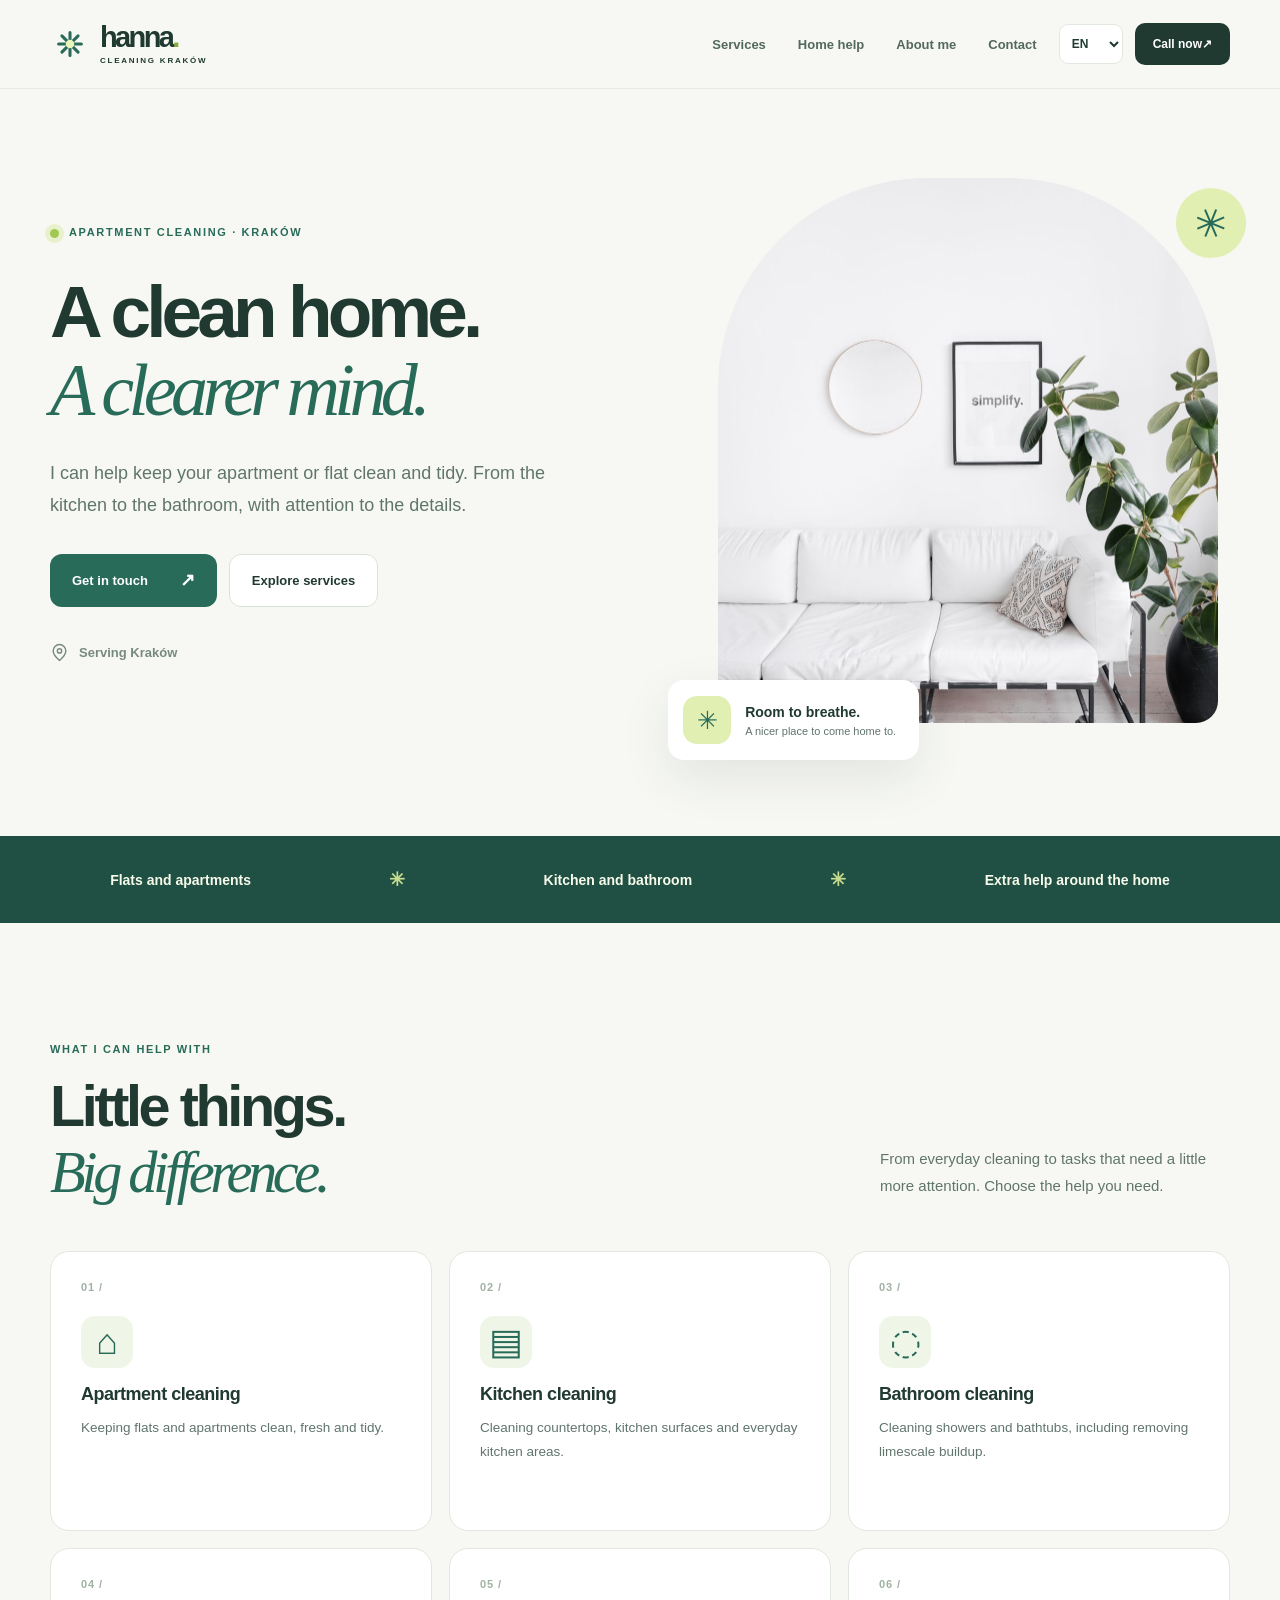
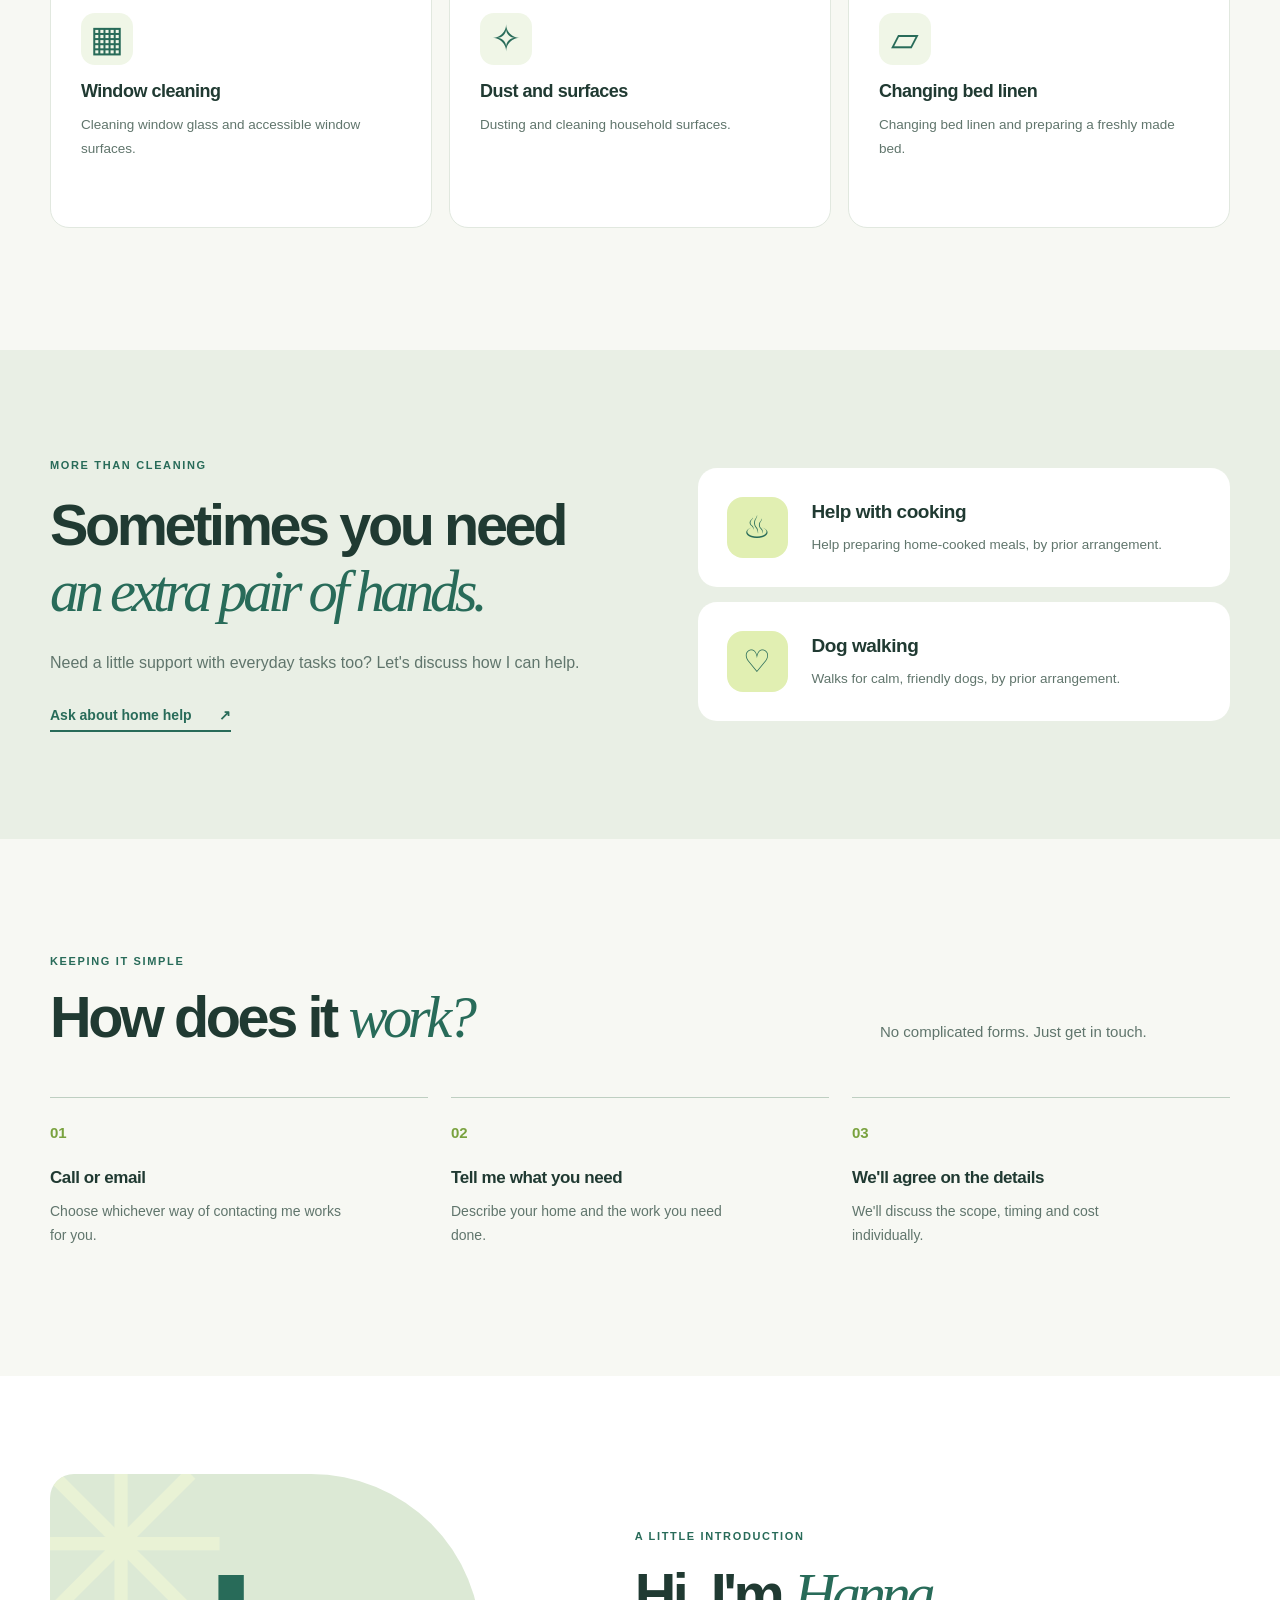
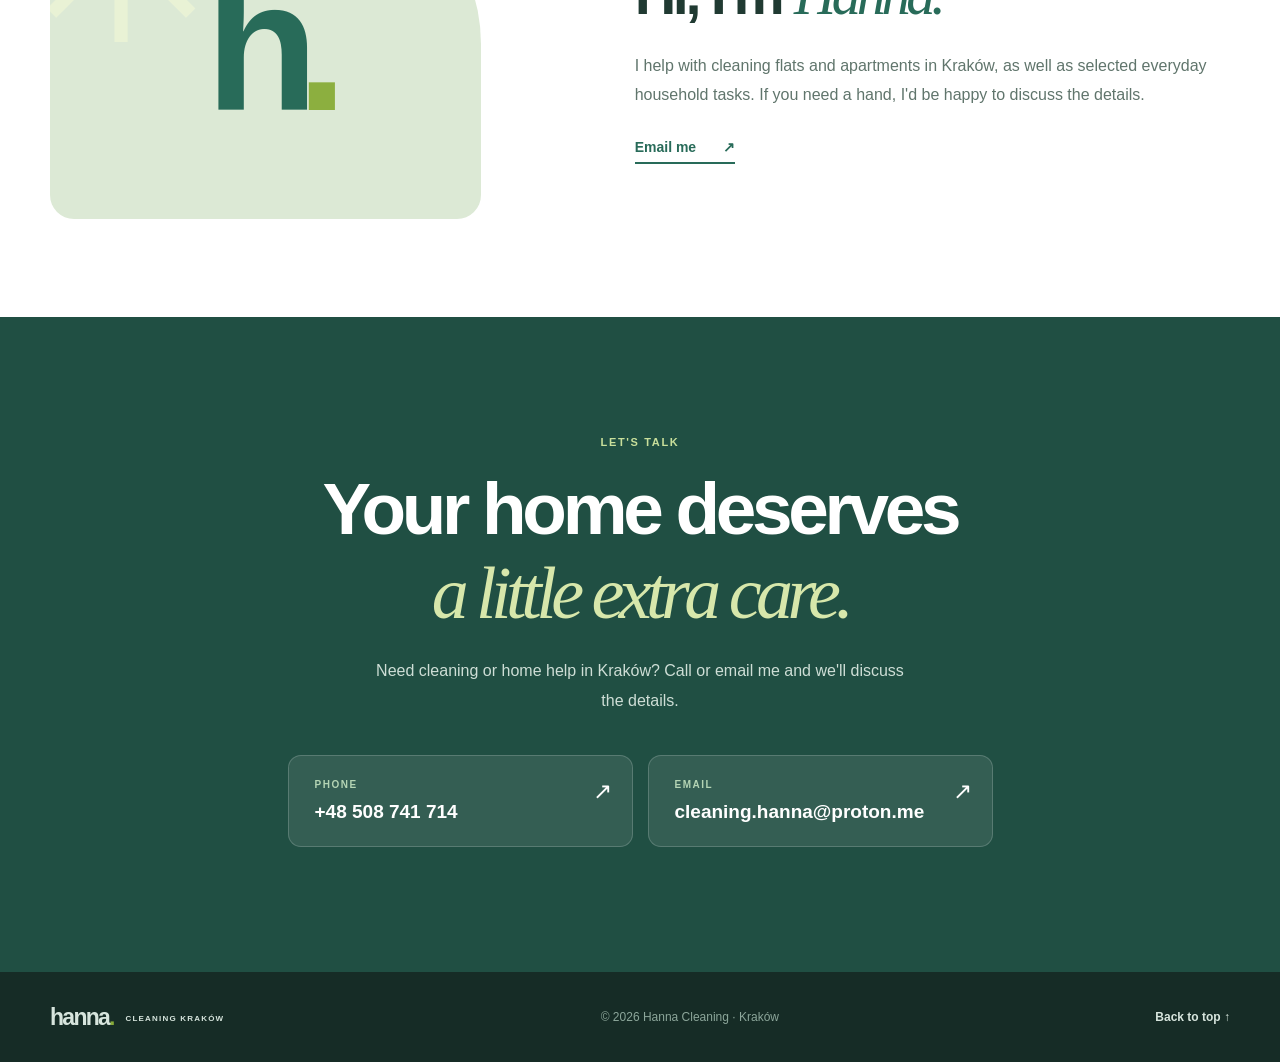
==== index.html @ d7c51c27 "Publish Hanna Cleaning landing page (PL, UA, RU, EN)" ====
<!doctype html>
<html lang="pl">
<head>
  <meta charset="utf-8">
  <meta name="viewport" content="width=device-width, initial-scale=1">
  <meta name="theme-color" content="#f7f8f3">
  <meta name="description" content="Hanna Cleaning: sprzątanie mieszkań i apartamentów w Krakowie. Kuchnia, łazienka, okna, zmiana pościeli i pomoc w domu.">
  <meta property="og:type" content="website">
  <meta property="og:title" content="Hanna Cleaning | Sprzątanie mieszkań w Krakowie">
  <meta property="og:description" content="Sprzątanie mieszkań, apartamentów i pomoc w domu w Krakowie. Skontaktuj się z Hanną.">
  <meta property="og:url" content="https://cleaning-hanna.github.io/">
  <meta property="og:locale" content="pl_PL">
  <link rel="canonical" href="https://cleaning-hanna.github.io/">
  <link rel="icon" href="./favicon.svg" type="image/svg+xml">
  <link rel="preload" href="./living-room.jpg" as="image" fetchpriority="high">
  <link rel="stylesheet" href="./styles.css">
  <script src="./app.js" defer></script>
  <title>Hanna Cleaning | Sprzątanie mieszkań w Krakowie</title>
</head>
<body>
  <a class="skip-link" href="#main" data-i18n="skip">Przejdź do treści</a>
  <header class="site-header" id="top">
    <div class="container header-inner">
      <a class="brand" href="#top" aria-label="Hanna Cleaning — strona główna">
        <span class="brand-icon" aria-hidden="true"><svg viewBox="0 0 40 40" fill="none"><path d="M20 8v24M8 20h24M11.5 11.5l17 17M28.5 11.5l-17 17" stroke="currentColor" stroke-width="3.2" stroke-linecap="round"/><circle cx="20" cy="20" r="4.5" fill="#eaf5bc"/></svg></span>
        <span class="brand-type"><strong>hanna<span class="brand-dot">.</span></strong><small>CLEANING KRAKÓW</small></span>
      </a>
      <nav class="site-nav" id="site-nav" aria-label="Main navigation">
        <a href="#services" data-i18n="navServices">Usługi</a>
        <a href="#extra" data-i18n="navExtra">Pomoc w domu</a>
        <a href="#about" data-i18n="navAbout">O mnie</a>
        <a href="#contact" data-i18n="navContact">Kontakt</a>
      </nav>
      <div class="header-actions">
        <label class="sr-only" for="language" data-i18n="languageLabel">Wybierz język</label>
        <select id="language" aria-label="Language / Język">
          <option value="pl">PL</option><option value="uk">UA</option><option value="ru">RU</option><option value="en">EN</option>
        </select>
        <a class="header-cta" href="tel:+48508741714" aria-label="Zadzwoń: +48 508 741 714"><span data-i18n="call">Zadzwoń</span><span aria-hidden="true"> ↗</span></a>
        <button class="menu-toggle" id="menu-toggle" type="button" aria-controls="site-nav" aria-expanded="false" aria-label="Otwórz menu">
          <span></span><span></span><span></span>
        </button>
      </div>
    </div>
  </header>

  <main id="main">
    <section class="hero container" aria-labelledby="hero-title">
      <div class="hero-copy">
        <div class="eyebrow"><span class="eyebrow-dot"></span><span data-i18n="heroEyebrow">SPRZĄTANIE MIESZKAŃ · KRAKÓW</span></div>
        <h1 id="hero-title"><span data-i18n="heroTitleOne">Czysty dom.</span><br><em data-i18n="heroTitleTwo">Spokojna głowa.</em></h1>
        <p class="hero-description" data-i18n="heroDescription">Pomogę Ci zadbać o czystość i porządek w mieszkaniu lub apartamencie. Od kuchni po łazienkę, z dbałością o szczegóły.</p>
        <div class="hero-buttons">
          <a class="btn btn-primary" href="#contact"><span data-i18n="heroCta">Skontaktuj się</span><span class="btn-arrow" aria-hidden="true">↗</span></a>
          <a class="btn btn-outline" href="#services" data-i18n="heroSecondary">Zobacz usługi</a>
        </div>
        <p class="location-line"><svg viewBox="0 0 24 24" width="19" height="19" fill="none" stroke="currentColor" stroke-width="1.8" aria-hidden="true"><path d="M20 10c0 5-8 12-8 12S4 15 4 10a8 8 0 1 1 16 0Z"/><circle cx="12" cy="10" r="2.7"/></svg><span data-i18n="heroLocation">Działam na terenie Krakowa</span></p>
      </div>
      <div class="hero-visual">
        <div class="image-frame">
          <img src="./living-room.jpg" width="850" height="1030" alt="Jasny, uporządkowany salon z rośliną" data-i18n-alt="heroImageAlt" fetchpriority="high">
        </div>
        <div class="photo-chip"><span class="photo-chip-mark" aria-hidden="true">✳</span><div><strong data-i18n="photoChipTitle">Miejsce na oddech.</strong><small data-i18n="photoChipText">Przyjemniej wracać do domu.</small></div></div>
        <div class="circle-accent" aria-hidden="true">✳</div>
      </div>
    </section>

    <div class="features-band" aria-label="Services summary"><div class="container features-inner">
      <span data-i18n="featureOne">Mieszkania i apartamenty</span><span class="feature-star" aria-hidden="true">✳</span>
      <span data-i18n="featureTwo">Kuchnia i łazienka</span><span class="feature-star" aria-hidden="true">✳</span>
      <span data-i18n="featureThree">Dodatkowa pomoc w domu</span>
    </div></div>

    <section class="section container" id="services" aria-labelledby="services-title">
      <div class="section-heading">
        <div><div class="section-kicker" data-i18n="servicesEyebrow">CZYM SIĘ ZAJMUJĘ</div><h2 id="services-title"><span data-i18n="servicesTitleOne">Małe rzeczy.</span><br><em data-i18n="servicesTitleTwo">Duża różnica.</em></h2></div>
        <p data-i18n="servicesIntro">Od codziennych porządków po zadania wymagające więcej uwagi. Wybierz pomoc, której potrzebujesz.</p>
      </div>
      <div class="services-grid">
        <article class="service-card"><span class="card-number">01 /</span><div class="service-pictogram" aria-hidden="true">⌂</div><h3 data-i18n="service1Title">Sprzątanie mieszkań</h3><p data-i18n="service1Desc">Utrzymanie czystości i porządku w mieszkaniach oraz apartamentach.</p></article>
        <article class="service-card"><span class="card-number">02 /</span><div class="service-pictogram" aria-hidden="true">▤</div><h3 data-i18n="service2Title">Kuchnia</h3><p data-i18n="service2Desc">Czyszczenie blatów, powierzchni kuchennych i codzienne porządki.</p></article>
        <article class="service-card"><span class="card-number">03 /</span><div class="service-pictogram" aria-hidden="true">◌</div><h3 data-i18n="service3Title">Łazienka</h3><p data-i18n="service3Desc">Mycie pryszniców i wanien, w tym usuwanie osadu z kamienia.</p></article>
        <article class="service-card"><span class="card-number">04 /</span><div class="service-pictogram" aria-hidden="true">▦</div><h3 data-i18n="service4Title">Mycie okien</h3><p data-i18n="service4Desc">Mycie szyb i dostępnych powierzchni okiennych.</p></article>
        <article class="service-card"><span class="card-number">05 /</span><div class="service-pictogram" aria-hidden="true">✧</div><h3 data-i18n="service5Title">Kurz i powierzchnie</h3><p data-i18n="service5Desc">Ścieranie kurzu i czyszczenie powierzchni w domu.</p></article>
        <article class="service-card"><span class="card-number">06 /</span><div class="service-pictogram" aria-hidden="true">▱</div><h3 data-i18n="service6Title">Zmiana pościeli</h3><p data-i18n="service6Desc">Wymiana pościeli i przygotowanie świeżego łóżka.</p></article>
      </div>
    </section>

    <section class="extra-section" id="extra" aria-labelledby="extra-title">
      <div class="container extra-layout">
        <div class="extra-intro"><div class="section-kicker" data-i18n="extraEyebrow">COŚ WIĘCEJ NIŻ SPRZĄTANIE</div><h2 id="extra-title"><span data-i18n="extraTitleOne">Czasem przyda się</span><br><em data-i18n="extraTitleTwo">dodatkowa para rąk.</em></h2><p data-i18n="extraIntro">Potrzebujesz wsparcia także w codziennych sprawach? Porozmawiajmy o tym, w czym mogę pomóc.</p><a href="#contact" class="text-link"><span data-i18n="extraCta">Zapytaj o pomoc</span><span aria-hidden="true">↗</span></a></div>
        <div class="extra-cards">
          <article class="extra-card"><span class="extra-icon" aria-hidden="true">♨</span><div><h3 data-i18n="extra1Title">Pomoc w gotowaniu</h3><p data-i18n="extra1Desc">Pomoc w przygotowaniu domowych posiłków, po wcześniejszym uzgodnieniu.</p></div></article>
          <article class="extra-card"><span class="extra-icon" aria-hidden="true">♡</span><div><h3 data-i18n="extra2Title">Spacer z psem</h3><p data-i18n="extra2Desc">Wyprowadzenie spokojnego, łagodnego psa, po wcześniejszym uzgodnieniu.</p></div></article>
        </div>
      </div>
    </section>

    <section class="section section-process container" id="how" aria-labelledby="process-title">
      <div class="section-heading"><div><div class="section-kicker" data-i18n="processEyebrow">PROSTY KONTAKT</div><h2 id="process-title"><span data-i18n="processTitleOne">Jak się</span> <em data-i18n="processTitleTwo">umówić?</em></h2></div><p data-i18n="processIntro">Bez skomplikowanych formularzy. Po prostu skontaktuj się ze mną.</p></div>
      <div class="steps">
        <div class="step"><span class="step-number">01</span><h3 data-i18n="step1Title">Zadzwoń lub napisz</h3><p data-i18n="step1Desc">Wybierz telefon albo e-mail, jak Ci wygodniej.</p></div>
        <div class="step"><span class="step-number">02</span><h3 data-i18n="step2Title">Opowiedz, czego potrzebujesz</h3><p data-i18n="step2Desc">Napisz, jaki to lokal i jakie prace są do zrobienia.</p></div>
        <div class="step"><span class="step-number">03</span><h3 data-i18n="step3Title">Ustalimy szczegóły</h3><p data-i18n="step3Desc">Omówimy zakres, termin i koszt usługi indywidualnie.</p></div>
      </div>
    </section>

    <section class="about-section" id="about" aria-labelledby="about-title"><div class="container about-layout">
      <div class="about-symbol" aria-hidden="true"><span>h<span>.</span></span><div class="about-decor">✳</div></div>
      <div class="about-content"><div class="section-kicker" data-i18n="aboutEyebrow">POZNAJMY SIĘ</div><h2 id="about-title"><span data-i18n="aboutTitleOne">Cześć, jestem</span> <em>Hanna.</em></h2><p data-i18n="aboutText">Pomagam w sprzątaniu mieszkań i apartamentów w Krakowie, a także w wybranych codziennych obowiązkach domowych. Jeśli potrzebujesz wsparcia, chętnie porozmawiam o szczegółach.</p><a class="text-link" href="mailto:cleaning.hanna@proton.me"><span data-i18n="aboutCta">Napisz do mnie</span><span aria-hidden="true">↗</span></a></div>
    </div></section>

    <section class="contact-section" id="contact" aria-labelledby="contact-title"><div class="container contact-content">
      <div class="section-kicker" data-i18n="contactEyebrow">POROZMAWIAJMY</div>
      <h2 id="contact-title"><span data-i18n="contactTitleOne">Twój dom zasługuje</span><br><em data-i18n="contactTitleTwo">na odrobinę troski.</em></h2>
      <p data-i18n="contactIntro">Potrzebujesz sprzątania lub pomocy w domu w Krakowie? Zadzwoń albo napisz, a ustalimy szczegóły.</p>
      <div class="contact-methods">
        <a class="contact-method" href="tel:+48508741714"><span class="contact-method-label" data-i18n="contactPhone">TELEFON</span><strong>+48 508 741 714</strong><span class="contact-method-arrow" aria-hidden="true">↗</span></a>
        <a class="contact-method" href="mailto:cleaning.hanna@proton.me"><span class="contact-method-label" data-i18n="contactEmail">E-MAIL</span><strong>cleaning.hanna@proton.me</strong><span class="contact-method-arrow" aria-hidden="true">↗</span></a>
      </div>
    </div></section>
  </main>
  <footer class="site-footer"><div class="container footer-inner">
    <a class="footer-brand" href="#top">hanna<span>.</span> <small>CLEANING KRAKÓW</small></a>
    <p>© <span id="year">2026</span> Hanna Cleaning · Kraków</p>
    <a href="#top" class="footer-top"><span data-i18n="footerTop">Do góry</span> ↑</a>
  </div></footer>
  <button type="button" class="back-to-top" id="back-to-top" aria-label="Powrót na górę" title="Powrót na górę"><span aria-hidden="true">↑</span></button>
</body>
</html>
---- styles.css ----
:root {
  --ink: #203a32; --muted: #60756c; --paper: #f7f8f3; --white: #fff;
  --green: #286b59; --green-dark: #204f43; --lime: #e1efb2;
  --line: #e1e8df; --soft: #edf2e7; --font: -apple-system, BlinkMacSystemFont, "Segoe UI", Arial, sans-serif;
}
* { box-sizing: border-box; }
html { scroll-behavior: smooth; scroll-padding-top: 90px; }
body { margin: 0; background: var(--paper); font-family: var(--font); color: var(--ink); -webkit-font-smoothing: antialiased; }
body.menu-open { overflow: hidden; }
a { color: inherit; text-decoration: none; }
button,select { font: inherit; }
button { cursor: pointer; }
img,svg { display: block; max-width: 100%; }
.container { width: min(1180px, calc(100% - 64px)); margin-inline: auto; }
.sr-only { position: absolute; width: 1px; height: 1px; overflow: hidden; clip: rect(0,0,0,0); white-space: nowrap; }
.skip-link { position: fixed; z-index: 1000; top: -60px; left: 10px; padding: 12px 18px; color: white; background: var(--ink); border-radius: 9px; }
.skip-link:focus { top: 10px; }
:focus-visible { outline: 3px solid #b1ca4b; outline-offset: 3px; }
.site-header { position: sticky; top: 0; z-index: 50; border-bottom: 1px solid rgba(32,58,50,.075); background: rgba(247,248,243,.95); backdrop-filter: blur(14px); }
.header-inner { height: 88px; display: flex; align-items: center; justify-content: space-between; gap: 22px; }
.brand { display: inline-flex; align-items: center; gap: 10px; flex-shrink: 0; }
.brand-icon { width: 40px; height: 40px; display: grid; place-items: center; color: var(--green); }
.brand-icon svg { width: 38px; height: 38px; }
.brand-type { display: flex; flex-direction: column; line-height: 1; }
.brand-type strong { font-size: 29px; letter-spacing: -.09em; font-weight: 800; }
.brand-dot,.footer-brand span { color: #87ab39; }
.brand-type small { margin-top: 5px; font-size: 8px; letter-spacing: .22em; font-weight: 760; }
.site-nav { display: flex; align-items: center; gap: clamp(14px, 2.5vw, 35px); margin-left: auto; }
.site-nav a { font-size: 13px; color: #53695e; font-weight: 650; transition: color .2s; white-space: nowrap; }
.site-nav a:hover,.site-nav a:focus-visible { color: var(--green); }
.header-actions { display: flex; align-items: center; gap: 12px; }
#language { width: 64px; min-height: 40px; padding: 0 8px; border: 1px solid var(--line); border-radius: 9px; background: #fff; color: var(--ink); font-size: 12px; font-weight: 760; }
.header-cta { white-space: nowrap; display: inline-flex; align-items: center; justify-content: center; height: 42px; border-radius: 10px; padding: 0 18px; background: var(--ink); color: #fff; font-size: 12px; font-weight: 750; transition: transform .2s, background .2s; }
.header-cta:hover { transform: translateY(-2px); background: var(--green); }
.menu-toggle { display: none; }
.hero { display: grid; grid-template-columns: 1.05fr .95fr; align-items: center; gap: clamp(45px, 8vw, 110px); min-height: 720px; padding-block: 75px 106px; }
.hero-copy { padding-bottom: 8px; }
.eyebrow,.section-kicker { display: flex; align-items: center; gap: 10px; color: var(--green); font-size: 11px; letter-spacing: .15em; font-weight: 850; line-height: 1.6; text-transform: uppercase; }
.eyebrow-dot { width: 9px; height: 9px; background: #a3c753; border-radius: 50%; box-shadow: 0 0 0 5px #e8f1cd; }
h1,h2,h3,p { margin-top: 0; }
h1 { margin: 31px 0 26px; font-size: clamp(55px,5.7vw,81px); line-height: 1.075; letter-spacing: -.067em; font-weight: 760; }
h1 em,h2 em { font-family: Georgia,"Times New Roman",serif; font-size: 1.015em; font-weight: 400; letter-spacing: -.075em; color: var(--green); }
.hero-description { max-width: 510px; margin-bottom: 32px; color: var(--muted); font-size: clamp(16px,1.55vw,18px); line-height: 1.8; }
.hero-buttons { display: flex; gap: 12px; flex-wrap: wrap; }
.btn { min-height: 53px; padding: 0 22px; display: inline-flex; justify-content: center; align-items: center; gap: 32px; font-size: 13px; font-weight: 800; border-radius: 12px; transition: transform .2s, background .2s; }
.btn:hover { transform: translateY(-2px); }
.btn-primary { color: #fff; background: var(--green); }
.btn-primary:hover { background: var(--green-dark); }
.btn-arrow { font-size: 18px; }
.btn-outline { color: var(--ink); background: #fff; border: 1px solid #d9e4d8; }
.btn-outline:hover { background: #eef5e8; }
.location-line { display: flex; align-items: center; gap: 10px; margin: 36px 0 0; color: #788981; font-size: 13px; font-weight: 600; }
.hero-visual { position: relative; padding: 14px 12px 7px 0; }
.image-frame { height: clamp(470px,45vw,545px); width: 100%; background: #e2e7db; border-radius: 210px 210px 22px 22px; overflow: hidden; }
.image-frame img { height: 100%; width: 100%; object-fit: cover; object-position: center 50%; }
.photo-chip { position: absolute; bottom: -30px; left: -50px; display: flex; align-items: center; gap: 14px; padding: 16px 23px 16px 15px; border-radius: 16px; background: white; box-shadow: 0 18px 50px #203a3218; }
.photo-chip-mark { background: var(--lime); color: var(--green); width: 48px; height: 48px; display: grid; place-items: center; border-radius: 14px; font-size: 25px; }
.photo-chip strong,.photo-chip small { display: block; }
.photo-chip strong { font-size: 14px; }
.photo-chip small { font-size: 11px; margin-top: 5px; color: var(--muted); }
.circle-accent { display: grid; place-items: center; position: absolute; width: 90px; height: 90px; top: 14px; right: -26px; color: var(--green); font-size: 40px; background: var(--lime); border: 10px solid var(--paper); border-radius: 50%; transform: rotate(-23deg); }
.features-band { background: var(--green-dark); color: #f7fbeb; }
.features-inner { min-height: 87px; display: flex; align-items: center; justify-content: space-around; gap: 18px; font-weight: 650; font-size: 14px; text-align: center; }
.feature-star { color: #c7dc8e; font-size: 19px; }
.section { padding-block: 118px 122px; }
.section-heading { display: flex; align-items: end; justify-content: space-between; gap: 32px; margin-bottom: 45px; }
.section-heading h2,.extra-intro h2,.about-content h2,.contact-content h2 { font-size: clamp(39px,4.5vw,59px); line-height: 1.15; letter-spacing: -.059em; font-weight: 760; margin: 14px 0 0; }
.section-heading > p { margin: 0 0 7px; width: min(100%, 350px); color: var(--muted); font-size: 15px; line-height: 1.8; }
.services-grid { display: grid; grid-template-columns: repeat(3,minmax(0,1fr)); gap: 17px; }
.service-card { min-height: 280px; padding: 29px 30px 30px; display: flex; flex-direction: column; background: #fff; border: 1px solid var(--line); border-radius: 19px; transition: transform .25s, box-shadow .25s, border-color .25s; }
.service-card:hover { transform: translateY(-4px); border-color: #cddcca; box-shadow: 0 14px 42px #173d2d0d; }
.card-number { font-size: 11px; color: #a0b2a5; letter-spacing: .08em; font-weight: 850; }
.service-pictogram { display: grid; place-items: center; align-self: flex-start; width: 52px; height: 52px; margin: 23px 0 16px; border-radius: 14px; background: #f0f6e7; color: var(--green); font-size: 36px; font-family: Georgia,serif; line-height: 1; }
.service-card h3 { font-size: 18px; font-weight: 770; letter-spacing: -.027em; margin: 0 0 11px; }
.service-card p { font-size: 13.5px; line-height: 1.75; color: var(--muted); margin: 0; }
.extra-section { padding-block: 107px; background: #e9efe5; }
.extra-layout { display: grid; grid-template-columns: 1fr 1fr; gap: clamp(50px,9vw,125px); align-items: center; }
.extra-intro h2 { margin: 17px 0 23px; }
.extra-intro > p,.about-content > p { font-size: 16px; line-height: 1.85; color: var(--muted); margin-bottom: 28px; }
.text-link { display: inline-flex; align-items: center; gap: 27px; border-bottom: 2px solid var(--green); padding-bottom: 7px; font-size: 14px; font-weight: 800; color: var(--green); }
.text-link:hover { gap: 34px; transition: gap .2s; }
.extra-cards { display: grid; gap: 15px; }
.extra-card { display: flex; gap: 24px; align-items: flex-start; padding: 29px; border-radius: 19px; background: white; }
.extra-icon { flex: 0 0 61px; height: 61px; border-radius: 16px; background: var(--lime); display: grid; place-items: center; font-size: 31px; color: var(--green); }
.extra-card h3 { font-size: 19px; letter-spacing: -.025em; margin: 4px 0 10px; }
.extra-card p { color: var(--muted); font-size: 13.5px; line-height: 1.75; margin: 0; }
.section-process { padding-block: 114px; }
.steps { display: grid; grid-template-columns: repeat(3,minmax(0,1fr)); gap: 23px; }
.step { border-top: 1px solid #becfc1; padding: 26px 16px 0 0; }
.step-number { font-size: 15px; color: #79a23e; font-weight: 850; }
.step h3 { font-size: 17px; margin: 26px 0 11px; letter-spacing: -.025em; }
.step p { color: var(--muted); font-size: 14px; line-height: 1.75; max-width: 300px; }
.about-section { background: #fff; padding-block: 98px; }
.about-layout { display: grid; grid-template-columns: .84fr 1.16fr; gap: clamp(75px,12vw,165px); align-items: center; }
.about-symbol { height: 345px; position: relative; display: grid; place-items: center; background: #dce9d5; border-radius: 24px 170px 24px 24px; overflow: hidden; }
.about-symbol > span { position: relative; z-index: 2; font-size: 185px; font-weight: 780; letter-spacing: -.12em; line-height: .8; color: var(--green); }
.about-symbol > span span { color: #8caf3f; }
.about-decor { position: absolute; top: -60px; left: -42px; font-size: 270px; font-weight: 300; line-height: 1; color: #e9f2d5; }
.about-content h2 { margin: 15px 0 23px; }
.contact-section { padding-block: 117px 125px; background: var(--green-dark); color: white; }
.contact-content { text-align: center; }
.contact-section .section-kicker { justify-content: center; color: #c9df9b; }
.contact-content h2 { margin: 16px auto 20px; max-width: 920px; font-size: clamp(39px,5.7vw,73px); }
.contact-content h2 em { color: #d7e7ab; }
.contact-content > p { max-width: 550px; margin: 0 auto 40px; color: #ceded6; line-height: 1.85; font-size: 16px; }
.contact-methods { display: flex; gap: 15px; justify-content: center; flex-wrap: wrap; }
.contact-method { position: relative; flex: 0 1 345px; min-width: 280px; display: flex; flex-direction: column; gap: 11px; text-align: left; background: rgba(255,255,255,.09); border: 1px solid rgba(255,255,255,.18); padding: 23px 26px; border-radius: 13px; transition: background .2s; }
.contact-method:hover { background: rgba(255,255,255,.16); }
.contact-method-label { color: #b4d4b4; font-size: 10px; font-weight: 800; letter-spacing: .15em; }
.contact-method strong { font-size: clamp(16px,1.7vw,19px); overflow-wrap: anywhere; }
.contact-method-arrow { position: absolute; right: 20px; top: 22px; font-size: 23px; }
.site-footer { background: #162c26; color: #d7e5dd; }
.footer-inner { min-height: 90px; display: flex; align-items: center; justify-content: space-between; gap: 20px; }
.footer-brand { font-size: 23px; font-weight: 800; letter-spacing: -.075em; }
.footer-brand small { margin-left: 7px; font-size: 8px; letter-spacing: .15em; vertical-align: middle; }
.footer-inner p { font-size: 12px; margin: 0; color: #8ca69a; }
.footer-top { font-size: 12px; font-weight: 700; }
.back-to-top { visibility: hidden; opacity: 0; transform: translateY(10px); position: fixed; z-index: 70; right: 26px; bottom: 25px; border: 0; border-radius: 50%; width: 52px; height: 52px; display: grid; place-items: center; background: #a8cc65; color: var(--ink); font-size: 25px; box-shadow: 0 8px 30px #173d2d3b; transition: opacity .25s,transform .25s,visibility .25s; }
.back-to-top.visible { opacity: 1; visibility: visible; transform: translateY(0); }
.back-to-top:hover { transform: translateY(-4px); }
@media (max-width: 1060px) {
  .header-inner { gap: 12px; }
  .site-nav { gap: 16px; }
  .hero { gap: 45px; }
  .photo-chip { left: -22px; }
  .section-heading h2,.extra-intro h2,.about-content h2 { font-size: 48px; }
}
@media (max-width: 820px) {
  .container { width: min(100% - 40px, 720px); }
  .header-inner { height: 75px; }
  .menu-toggle { display: flex; flex-direction: column; justify-content: center; gap: 5px; width: 42px; height: 42px; border: 1px solid var(--line); border-radius: 9px; background: white; }
  .menu-toggle span { width: 18px; height: 2px; background: var(--ink); margin-inline: auto; border-radius: 3px; transition: transform .2s,opacity .2s; }
  .menu-toggle[aria-expanded="true"] span:first-child { transform: translateY(7px) rotate(45deg); }
  .menu-toggle[aria-expanded="true"] span:nth-child(2) { opacity: 0; }
  .menu-toggle[aria-expanded="true"] span:last-child { transform: translateY(-7px) rotate(-45deg); }
  .site-nav { display: none; position: absolute; left: 0; right: 0; top: 75px; margin: 0; background: var(--paper); box-shadow: 0 25px 35px #1e362d20; border-bottom: 1px solid var(--line); padding: 18px 24px 30px; flex-direction: column; align-items: stretch; gap: 0; }
  .site-nav.open { display: flex; }
  .site-nav a { font-size: 17px; padding: 15px; border-bottom: 1px solid var(--line); }
  .hero { min-height: 0; padding-block: 80px 100px; grid-template-columns: 1fr 1fr; gap: 28px; }
  h1 { font-size: clamp(46px,6vw,61px); }
  .hero-description { font-size: 15px; }
  .image-frame { height: 440px; }
  .photo-chip { left: -8px; }
  .circle-accent { width: 70px; height: 70px; font-size: 30px; right: -13px; }
  .features-inner { font-size: 12px; gap: 10px; }
  .services-grid { grid-template-columns: repeat(2,minmax(0,1fr)); }
  .extra-layout { gap: 36px; }
  .about-layout { gap: 48px; }
  .about-symbol { height: 295px; }
}
@media (max-width: 650px) {
  html { scroll-padding-top: 75px; }
  .container { width: calc(100% - 36px); }
  .header-cta { display: none; }
  .brand-icon { width: 32px; height: 32px; }
  .brand-icon svg { width: 32px; height: 32px; }
  .brand-type strong { font-size: 25px; }
  .brand-type small { font-size: 7px; }
  #language { width: 60px; }
  .hero { display: flex; flex-direction: column; align-items: stretch; gap: 40px; padding-top: 62px; padding-bottom: 83px; }
  .eyebrow { font-size: 10px; }
  h1 { margin: 24px 0 20px; font-size: clamp(48px,10vw,72px); }
  .hero-description { line-height: 1.7; }
  .hero-buttons { gap: 9px; }
  .btn { padding: 0 17px; gap: 12px; font-size: 12px; }
  .location-line { margin-top: 26px; }
  .hero-visual { width: min(95%,450px); align-self: center; padding-right: 0; }
  .image-frame { height: clamp(380px,98vw,480px); }
  .photo-chip { left: -9px; bottom: -25px; padding: 12px 15px; }
  .photo-chip-mark { width: 42px; height: 42px; }
  .circle-accent { right: -13px; top: 0; }
  .features-inner { padding-block: 25px; display: flex; flex-wrap: wrap; gap: 9px 13px; justify-content: center; font-size: 12px; }
  .feature-star { font-size: 13px; }
  .section { padding-block: 76px; }
  .section-heading { display: block; margin-bottom: 29px; }
  .section-heading h2,.extra-intro h2,.about-content h2 { font-size: clamp(38px,8vw,49px); }
  .section-heading > p { margin-top: 18px; font-size: 14px; }
  .services-grid { grid-template-columns: 1fr; gap: 12px; }
  .service-card { min-height: 0; padding: 22px; }
  .service-pictogram { margin: 15px 0 10px; width: 45px; height: 45px; font-size: 29px; }
  .service-card h3 { font-size: 18px; }
  .extra-section { padding-block: 76px; }
  .extra-layout { grid-template-columns: 1fr; gap: 30px; }
  .extra-intro h2 { margin: 13px 0 17px; }
  .extra-intro > p { font-size: 14px; }
  .extra-card { gap: 15px; padding: 22px 17px; }
  .extra-icon { flex-basis: 50px; height: 50px; font-size: 27px; }
  .extra-card h3 { font-size: 17px; }
  .steps { grid-template-columns: 1fr; gap: 20px; }
  .step { padding-top: 18px; }
  .step h3 { margin: 15px 0 7px; }
  .step p { margin: 0; }
  .about-section { padding-block: 74px; }
  .about-layout { grid-template-columns: 1fr; gap: 30px; }
  .about-symbol { height: 235px; max-width: 440px; width: 100%; }
  .about-symbol > span { font-size: 150px; }
  .about-content > p { font-size: 14px; }
  .contact-section { padding-block: 77px 83px; }
  .contact-content h2 { font-size: clamp(37px,8vw,51px); }
  .contact-content > p { font-size: 14px; margin-bottom: 29px; }
  .contact-method { flex: 1 1 100%; min-width: 0; }
  .footer-inner { flex-direction: column; padding: 26px 0; gap: 14px; text-align: center; }
  .back-to-top { width: 46px; height: 46px; right: 16px; bottom: 16px; }
}
@media (max-width: 350px) {
  .container { width: calc(100% - 28px); }
  h1 { font-size: 44px; }
  .hero-buttons .btn { flex: 1 1 100%; }
  .photo-chip { max-width: calc(100% + 10px); }
  .photo-chip small { font-size: 10px; }
  .feature-star { display: none; }
}
@media (prefers-reduced-motion: reduce) {
  html { scroll-behavior: auto; }
  *,*::before,*::after { transition-duration: .01ms!important; animation-duration: .01ms!important; }
}
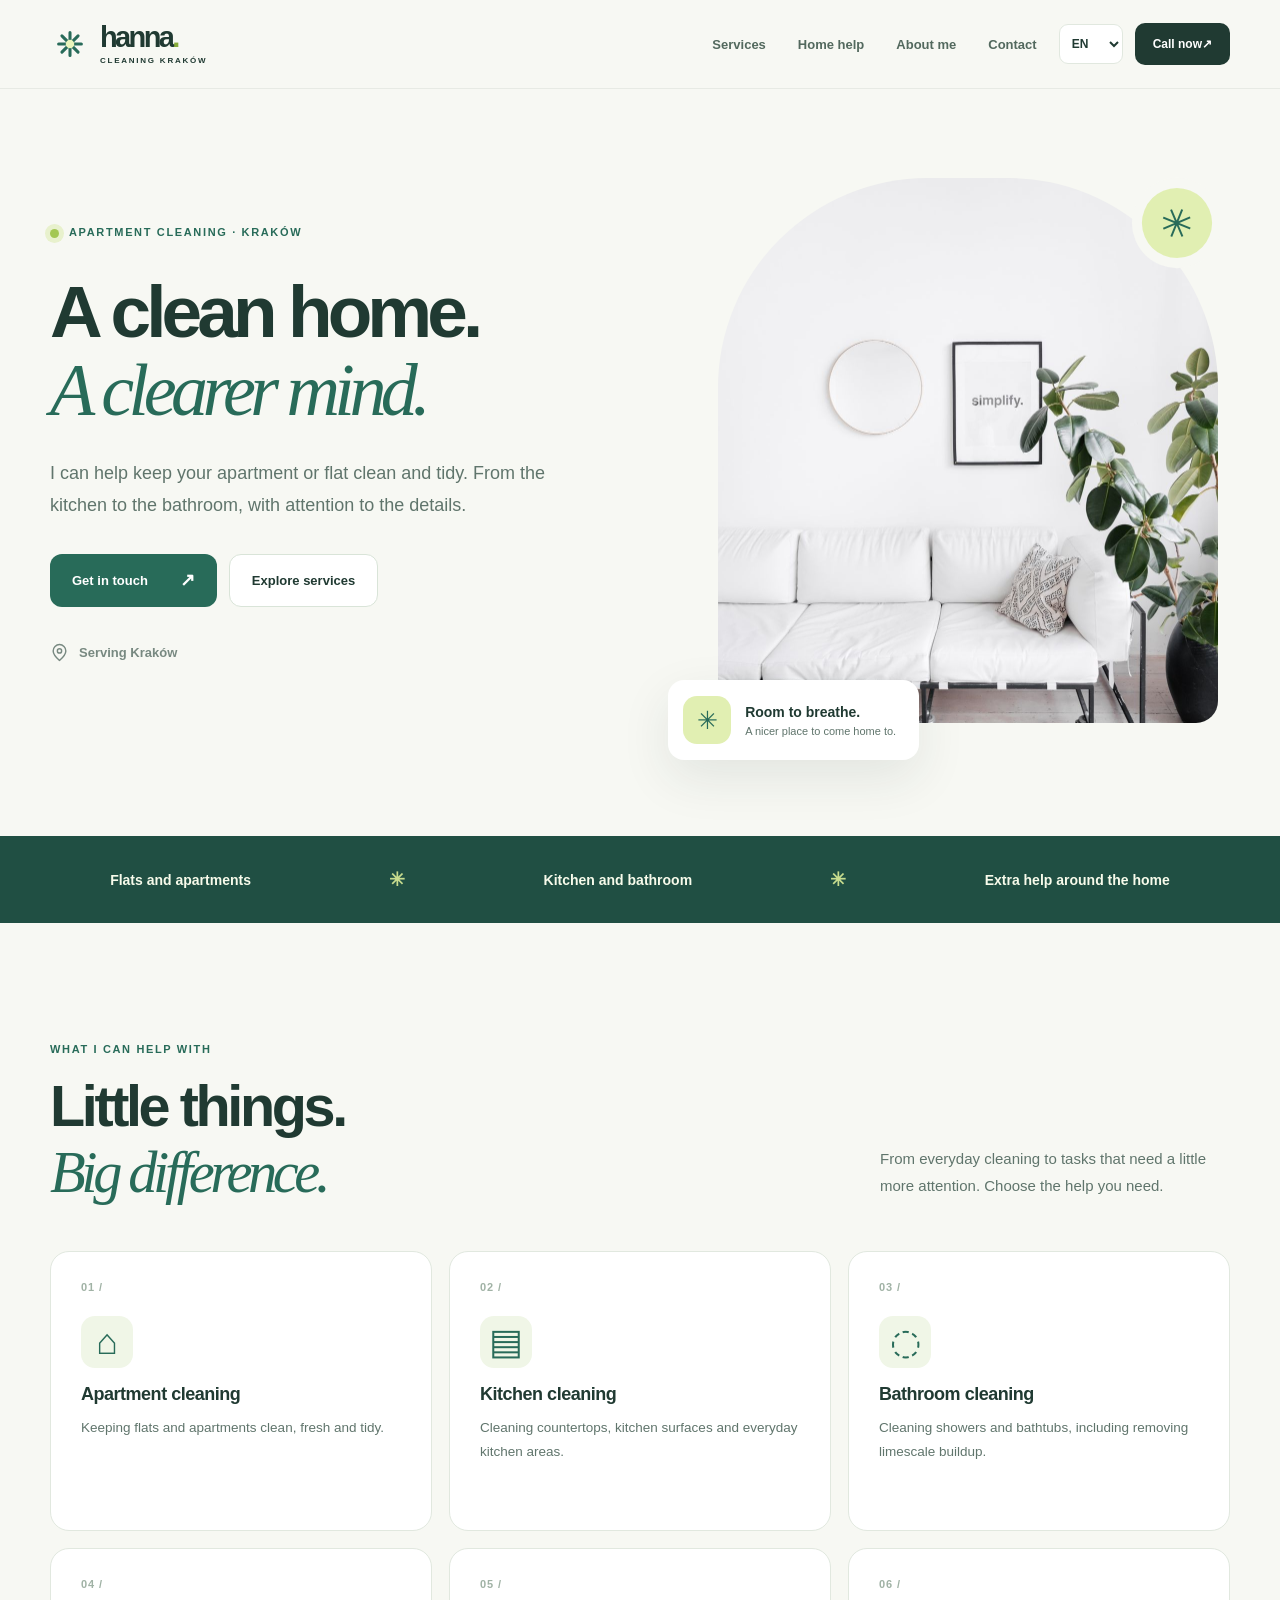
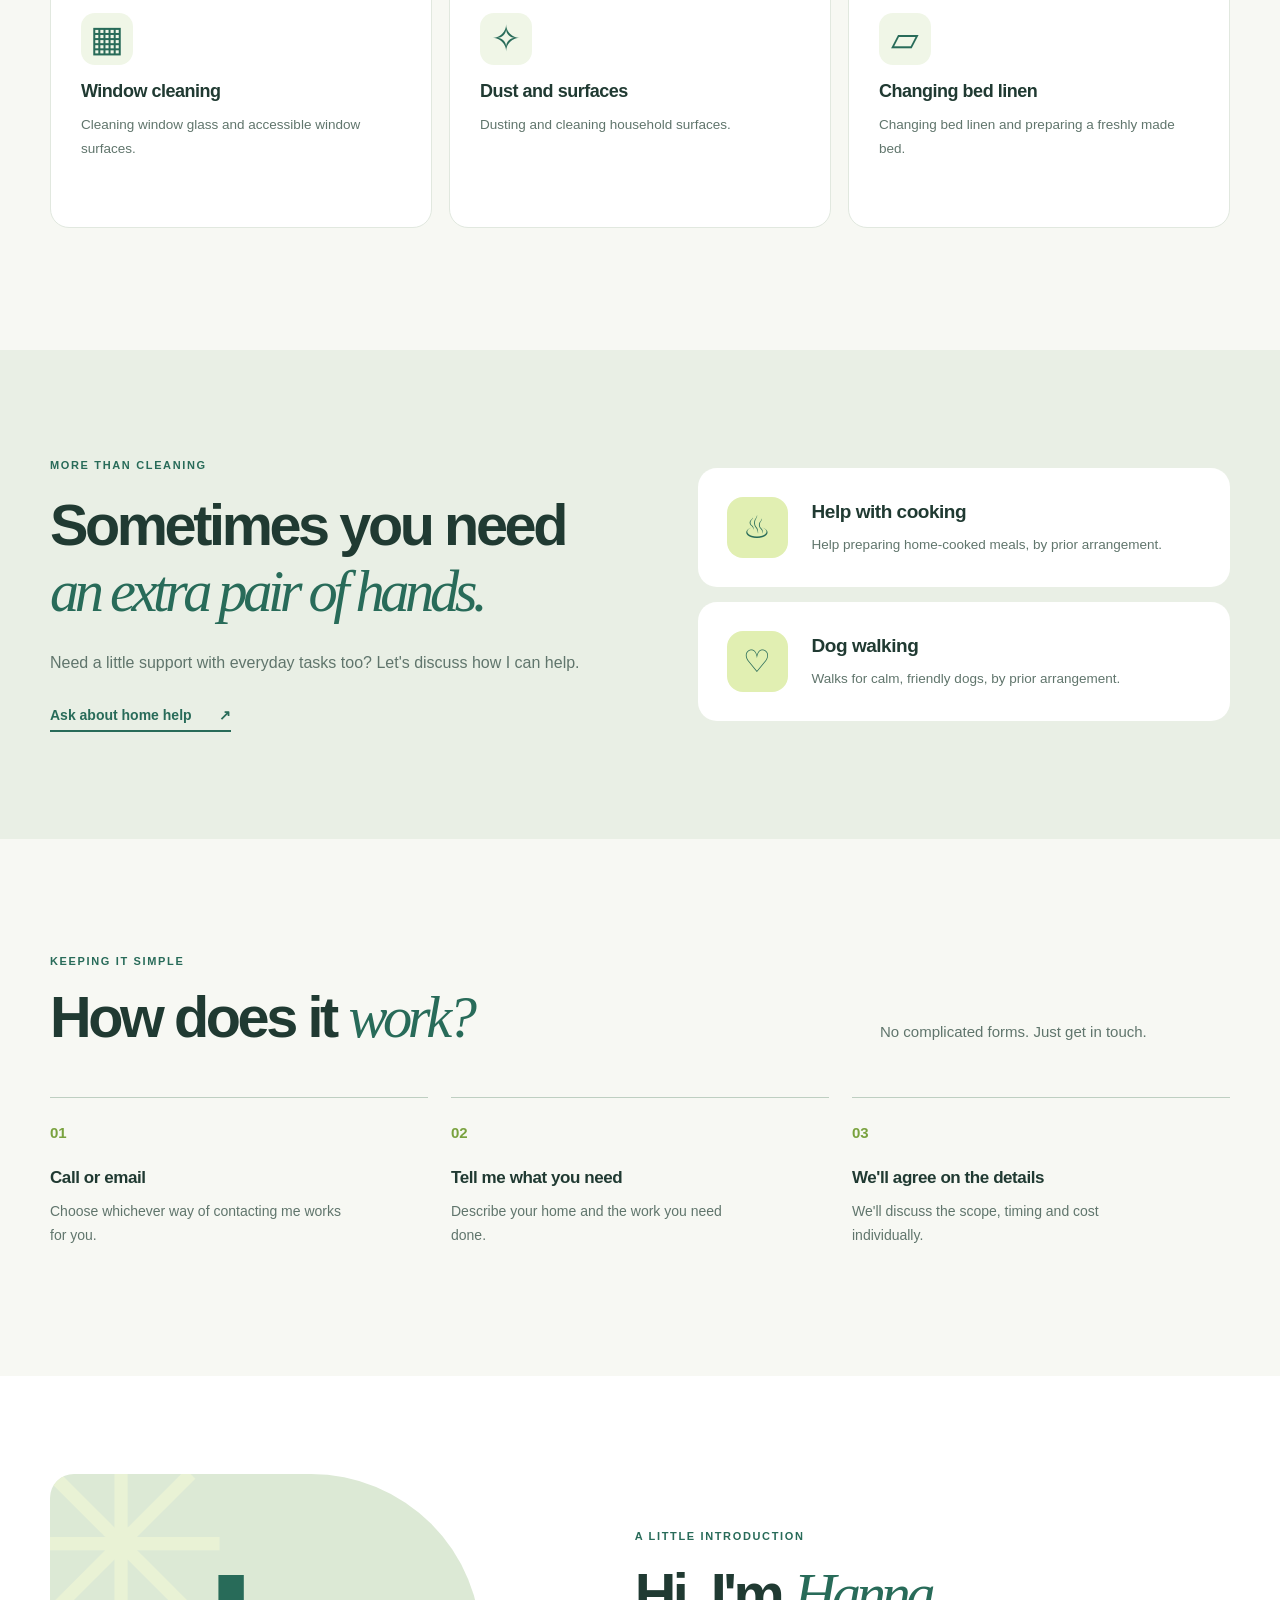
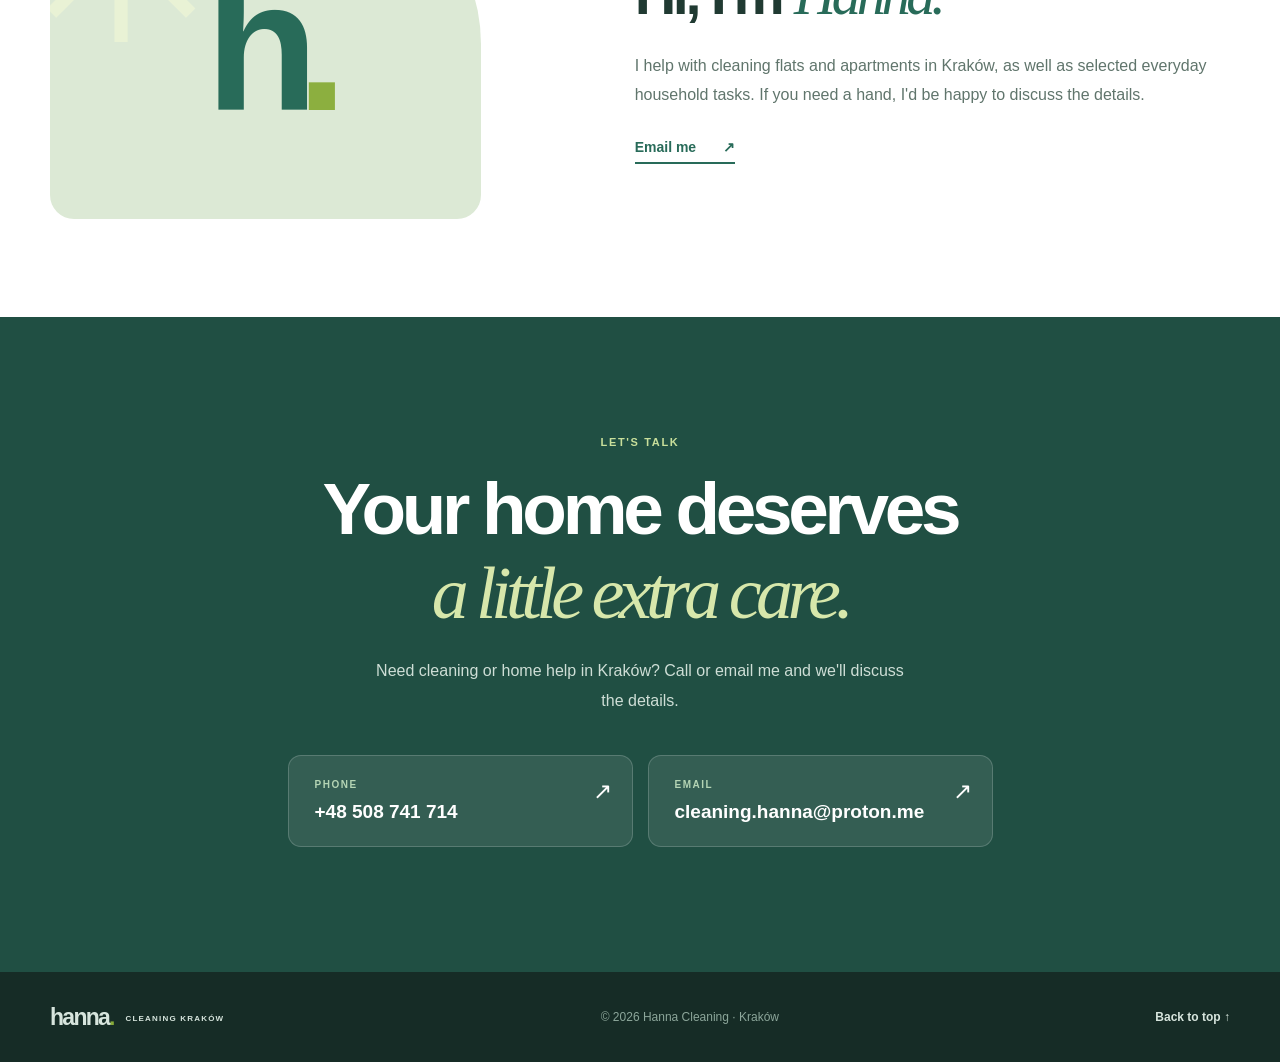
==== commit ca9d7eed: "Update index.html for multilingual support Updated Open Graph and canonical URLs to include language" ====
--- a/index.html
+++ b/index.html
@@ -8,14 +8,22 @@
   <meta property="og:type" content="website">
   <meta property="og:title" content="Hanna Cleaning | Sprzątanie mieszkań w Krakowie">
   <meta property="og:description" content="Sprzątanie mieszkań, apartamentów i pomoc w domu w Krakowie. Skontaktuj się z Hanną.">
-  <meta property="og:url" content="https://cleaning-hanna.github.io/">
+  <meta property="og:url" content="https://cleaning-hanna.github.io/pl/">
   <meta property="og:locale" content="pl_PL">
-  <link rel="canonical" href="https://cleaning-hanna.github.io/">
+  <link rel="canonical" href="https://cleaning-hanna.github.io/pl/">
   <link rel="icon" href="./favicon.svg" type="image/svg+xml">
   <link rel="preload" href="./living-room.jpg" as="image" fetchpriority="high">
   <link rel="stylesheet" href="./styles.css">
   <script src="./app.js" defer></script>
   <title>Hanna Cleaning | Sprzątanie mieszkań w Krakowie</title>
+  <link rel="alternate" hreflang="pl" href="https://cleaning-hanna.github.io/pl/">
+  <link rel="alternate" hreflang="uk" href="https://cleaning-hanna.github.io/uk/">
+  <link rel="alternate" hreflang="ru" href="https://cleaning-hanna.github.io/ru/">
+  <link rel="alternate" hreflang="en" href="https://cleaning-hanna.github.io/en/">
+  <link rel="alternate" hreflang="x-default" href="https://cleaning-hanna.github.io/">
+  <meta property="og:image" content="https://cleaning-hanna.github.io/living-room.jpg">
+  <meta name="twitter:card" content="summary_large_image">
+  <meta name="robots" content="noindex,follow">
 </head>
 <body>
   <a class="skip-link" href="#main" data-i18n="skip">Przejdź do treści</a>
@@ -25,7 +33,7 @@
         <span class="brand-icon" aria-hidden="true"><svg viewBox="0 0 40 40" fill="none"><path d="M20 8v24M8 20h24M11.5 11.5l17 17M28.5 11.5l-17 17" stroke="currentColor" stroke-width="3.2" stroke-linecap="round"/><circle cx="20" cy="20" r="4.5" fill="#eaf5bc"/></svg></span>
         <span class="brand-type"><strong>hanna<span class="brand-dot">.</span></strong><small>CLEANING KRAKÓW</small></span>
       </a>
-      <nav class="site-nav" id="site-nav" aria-label="Main navigation">
+      <nav class="site-nav" id="site-nav" aria-label="Usługi">
         <a href="#services" data-i18n="navServices">Usługi</a>
         <a href="#extra" data-i18n="navExtra">Pomoc w domu</a>
         <a href="#about" data-i18n="navAbout">O mnie</a>
@@ -125,6 +133,7 @@
     <p>© <span id="year">2026</span> Hanna Cleaning · Kraków</p>
     <a href="#top" class="footer-top"><span data-i18n="footerTop">Do góry</span> ↑</a>
   </div></footer>
+  <noscript><nav class="container" aria-label="Languages"><a href="/pl/">PL</a> · <a href="/uk/">UA</a> · <a href="/ru/">RU</a> · <a href="/en/">EN</a></nav></noscript>
   <button type="button" class="back-to-top" id="back-to-top" aria-label="Powrót na górę" title="Powrót na górę"><span aria-hidden="true">↑</span></button>
 </body>
 </html>
--- a/styles.css
+++ b/styles.css
@@ -58,7 +58,7 @@
 .photo-chip strong,.photo-chip small { display: block; }
 .photo-chip strong { font-size: 14px; }
 .photo-chip small { font-size: 11px; margin-top: 5px; color: var(--muted); }
-.circle-accent { display: grid; place-items: center; position: absolute; width: 90px; height: 90px; top: 14px; right: -26px; color: var(--green); font-size: 40px; background: var(--lime); border: 10px solid var(--paper); border-radius: 50%; transform: rotate(-23deg); }
+.circle-accent { display: grid; place-items: center; position: absolute; width: 90px; height: 90px; top: 14px; right: 8px; color: var(--green); font-size: 40px; background: var(--lime); border: 10px solid var(--paper); border-radius: 50%; transform: rotate(-23deg); }
 .features-band { background: var(--green-dark); color: #f7fbeb; }
 .features-inner { min-height: 87px; display: flex; align-items: center; justify-content: space-around; gap: 18px; font-weight: 650; font-size: 14px; text-align: center; }
 .feature-star { color: #c7dc8e; font-size: 19px; }
@@ -141,7 +141,7 @@
   .hero-description { font-size: 15px; }
   .image-frame { height: 440px; }
   .photo-chip { left: -8px; }
-  .circle-accent { width: 70px; height: 70px; font-size: 30px; right: -13px; }
+  .circle-accent { width: 70px; height: 70px; font-size: 30px; right: 6px; }
   .features-inner { font-size: 12px; gap: 10px; }
   .services-grid { grid-template-columns: repeat(2,minmax(0,1fr)); }
   .extra-layout { gap: 36px; }
@@ -168,7 +168,7 @@
   .image-frame { height: clamp(380px,98vw,480px); }
   .photo-chip { left: -9px; bottom: -25px; padding: 12px 15px; }
   .photo-chip-mark { width: 42px; height: 42px; }
-  .circle-accent { right: -13px; top: 0; }
+  .circle-accent { right: 6px; top: 0; }
   .features-inner { padding-block: 25px; display: flex; flex-wrap: wrap; gap: 9px 13px; justify-content: center; font-size: 12px; }
   .feature-star { font-size: 13px; }
   .section { padding-block: 76px; }
